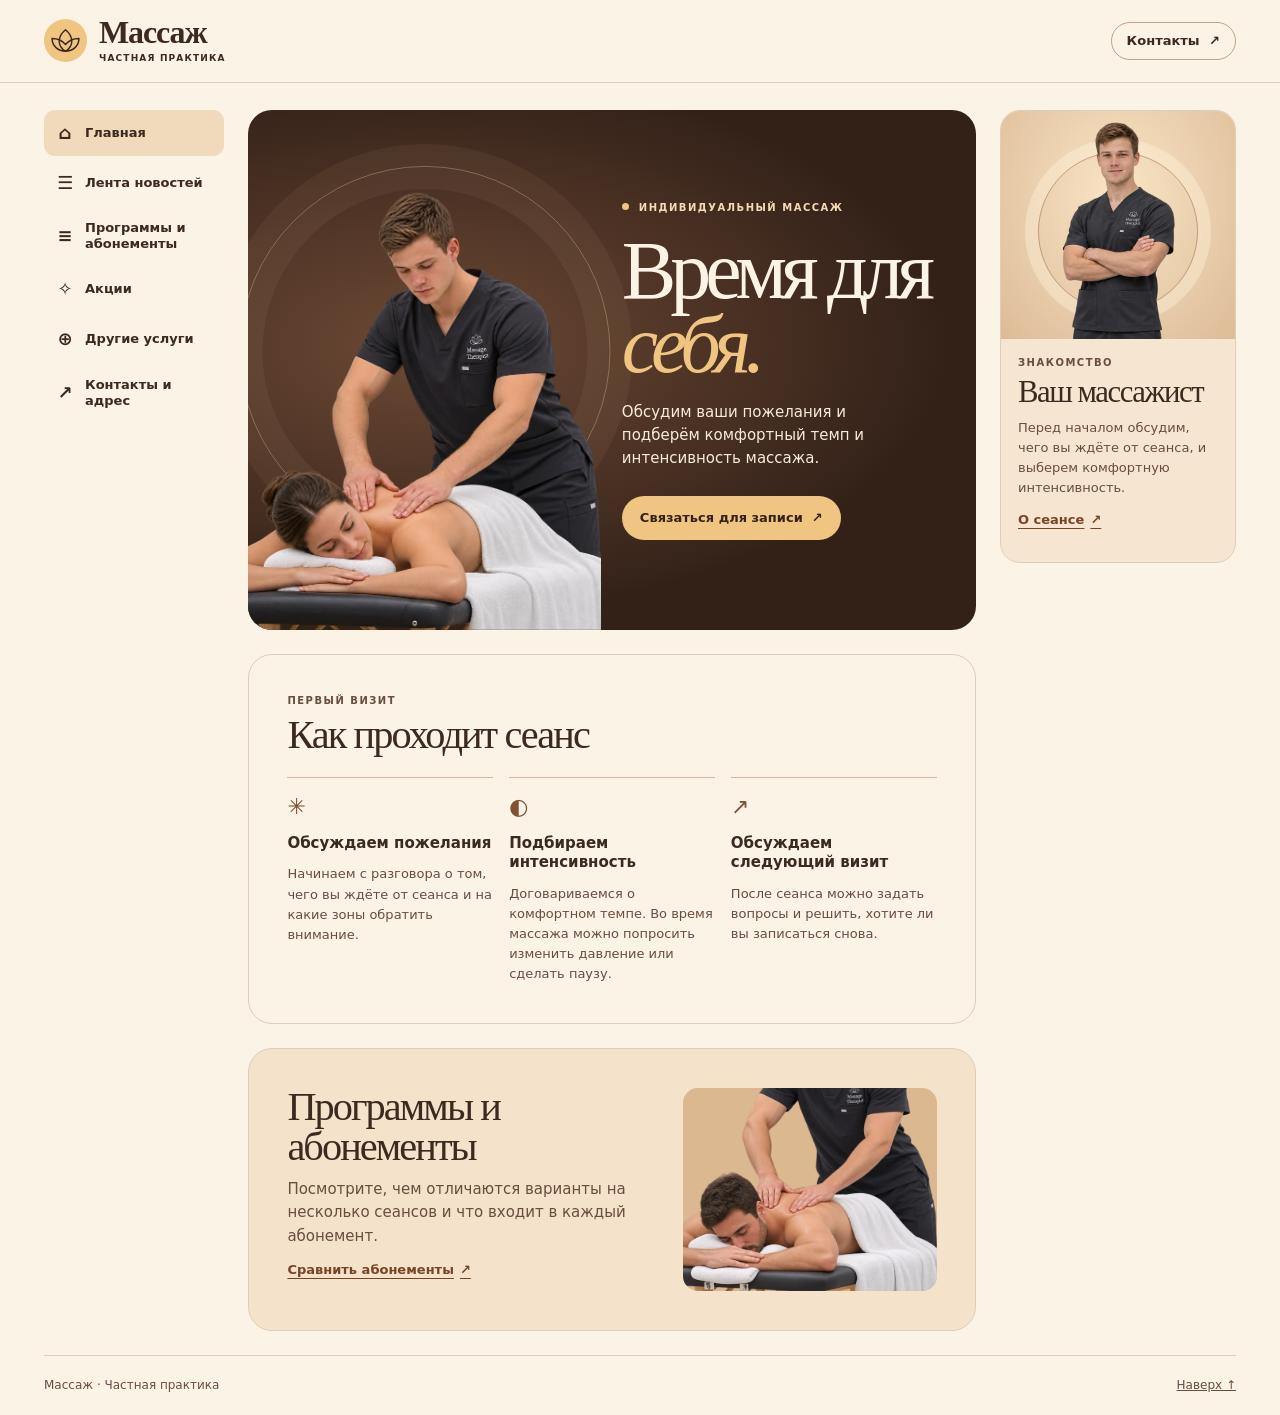
==== index.html @ fa15ec5e "Refresh cached site styles" ====
<!doctype html>
<html lang="ru">
<head>
  <meta charset="utf-8">
  <meta name="viewport" content="width=device-width, initial-scale=1">
  <meta name="theme-color" content="#fbf3e5">
  <meta name="robots" content="noindex">
  <meta name="description" content="Узнайте, как проходит сеанс массажа, посмотрите варианты абонементов и выберите удобный канал связи.">
  <title>Массаж — знакомство и запись на сеанс</title>
  <link rel="stylesheet" href="./styles.css?v=2">
  <link rel="icon" href="./assets/mark.svg" type="image/svg+xml">
  <script src="./script.js" defer></script>
</head>
<body>
  <a class="skip-link" href="#main">К содержанию</a>
  <header class="topbar" id="top">
    <div class="frame topbar-inner">
      <a class="brand" href="./index.html"><span class="brand-mark" aria-hidden="true"></span><span>Массаж<small>Частная практика</small></span></a>
      <a class="top-action" href="./contacts.html">Контакты <span aria-hidden="true">↗</span></a>
    </div>
  </header>

  <div class="frame layout">
    <aside class="sidebar">
      <nav aria-label="Разделы сайта">
        <ul class="nav-list">
          <li><a href="./index.html" aria-current="page"><span aria-hidden="true">⌂</span>Главная</a></li>
          <li><a href="./news.html"><span aria-hidden="true">☰</span>Лента новостей</a></li>
          <li><a href="./programs.html"><span aria-hidden="true">≡</span>Программы и абонементы</a></li>
          <li><a href="./offers.html"><span aria-hidden="true">✧</span>Акции</a></li>
          <li><a href="./services.html"><span aria-hidden="true">⊕</span>Другие услуги</a></li>
          <li><a href="./contacts.html"><span aria-hidden="true">↗</span>Контакты и адрес</a></li>
        </ul>
      </nav>
    </aside>

    <main id="main" tabindex="-1">
      <section class="hero" id="home" aria-labelledby="hero-title">
        <div class="hero-copy">
          <p class="eyebrow"><span class="dot" aria-hidden="true"></span> Индивидуальный массаж</p>
          <h1 id="hero-title">Время для<br><em>себя.</em></h1>
          <p class="hero-summary">Обсудим ваши пожелания и подберём комфортный темп и интенсивность массажа.</p>
          <a class="button primary" href="./contacts.html">Связаться для записи <span aria-hidden="true">↗</span></a>
        </div>
        <div class="hero-visual" data-hero-visual>
          <div class="hero-orbit" aria-hidden="true"></div>
          <span class="image-loader" aria-hidden="true"><i></i><i></i><i></i></span>
          <img id="hero-image" src="./assets/session.webp" width="760" height="950" alt="Массажист работает с плечами и верхней частью спины" fetchpriority="high" decoding="async">
        </div>
      </section>

      <section class="section session" id="session" aria-labelledby="session-title">
        <div class="section-heading">
          <p class="eyebrow">Первый визит</p>
          <h2 id="session-title">Как проходит сеанс</h2>
        </div>
        <div class="steps">
          <article><span class="step-symbol" aria-hidden="true">✳</span><h3>Обсуждаем пожелания</h3><p>Начинаем с разговора о том, чего вы ждёте от сеанса и на какие зоны обратить внимание.</p></article>
          <article><span class="step-symbol" aria-hidden="true">◐</span><h3>Подбираем интенсивность</h3><p>Договариваемся о комфортном темпе. Во время массажа можно попросить изменить давление или сделать паузу.</p></article>
          <article><span class="step-symbol" aria-hidden="true">↗</span><h3>Обсуждаем следующий визит</h3><p>После сеанса можно задать вопросы и решить, хотите ли вы записаться снова.</p></article>
        </div>
      </section>

      <section class="section feature" aria-labelledby="home-programs-title">
        <div>
          <h2 id="home-programs-title">Программы и абонементы</h2>
          <p>Посмотрите, чем отличаются варианты на несколько сеансов и что входит в каждый абонемент.</p>
          <a class="text-link" href="./programs.html">Сравнить абонементы <span aria-hidden="true">↗</span></a>
        </div>
        <div class="feature-visual"><img src="./assets/session-detail.webp" width="640" height="514" alt="Массаж плеч и верхней части спины" loading="lazy" decoding="async"></div>
      </section>
    </main>

    <aside class="profile" aria-labelledby="profile-title">
      <div class="profile-photo"><span aria-hidden="true"></span><img src="./assets/about.webp" width="520" height="720" alt="Портрет массажиста"></div>
      <div class="profile-copy">
        <p class="eyebrow">Знакомство</p>
        <h2 id="profile-title">Ваш массажист</h2>
        <p>Перед началом обсудим, чего вы ждёте от сеанса, и выберем комфортную интенсивность.</p>
        <a class="text-link" href="./index.html#session">О сеансе <span aria-hidden="true">↗</span></a>
      </div>
    </aside>
  </div>

  <footer class="frame footer"><span>Массаж · Частная практика</span><a href="#top">Наверх ↑</a></footer>
</body>
</html>
---- styles.css ----
:root {
  color-scheme: light;
  --paper: #fbf3e5;
  --ink: #3c291f;
  --muted: #684d40;
  --line: #dfcdb9;
  --espresso: #332118;
  --caramel: #f0c481;
  --serif: "Cormorant Garamond", Georgia, serif;
  --sans: "Inter", system-ui, sans-serif;
}

*, *::before, *::after { box-sizing: border-box; }
[hidden] { display: none !important; }
html { scroll-behavior: smooth; scroll-padding-top: 110px; }
body { margin: 0; background: var(--paper); color: var(--ink); font: 400 15px/1.55 var(--sans); }
a { color: inherit; }
img { display: block; max-width: 100%; }
h1, h2, h3, p { margin: 0; }
:focus-visible { outline: 2px solid #875330; outline-offset: 4px; }
.hero :focus-visible { outline-color: var(--caramel); }
.skip-link { position: fixed; z-index: 5; inset: 10px auto auto 10px; padding: 10px 14px; background: var(--paper); transform: translateY(-150%); }
.skip-link:focus { transform: translateY(0); }
.frame { width: min(1440px, calc(100% - 88px)); margin-inline: auto; }
.topbar { border-bottom: 1px solid var(--line); }
.topbar-inner { display: flex; justify-content: space-between; align-items: center; min-height: 82px; }
.brand { display: flex; align-items: center; gap: 12px; text-decoration: none; font: 600 32px/.83 var(--serif); letter-spacing: -.035em; }
.brand small { display: block; margin-top: 8px; font: 650 9px/1 var(--sans); letter-spacing: .13em; text-transform: uppercase; }
.brand-mark { width: 43px; height: 43px; background: url("./assets/mark.svg") center/contain no-repeat; }
.top-action { padding: 8px 15px; border: 1px solid #bca38b; border-radius: 99px; font-size: 13px; font-weight: 650; text-decoration: none; }
.top-action span { margin-left: 5px; }
.top-action:hover { background: #f2dfc5; }
.layout { display: grid; grid-template-columns: minmax(150px, 180px) minmax(0, 1fr) minmax(190px, 236px); align-items: start; gap: 24px; padding-top: 27px; }
.sidebar, .profile { position: sticky; top: 24px; }
.nav-list { list-style: none; padding: 0; margin: 0; display: grid; gap: 4px; }
.nav-list a { display: flex; align-items: center; min-height: 46px; gap: 10px; padding: 10px 11px; text-decoration: none; font-size: 13px; font-weight: 620; line-height: 1.25; border-radius: 11px; }
.nav-list a span { display: grid; place-items: center; font-size: 18px; width: 20px; flex: 0 0 20px; }
.nav-list a:hover { background: #f4e5d0; }
.nav-list a[aria-current] { background: #f0dabb; }
.hero { position: relative; isolation: isolate; display: grid; grid-template: "photo copy" 1fr / minmax(0, 1fr) minmax(0, 1.06fr); min-height: 520px; background: radial-gradient(ellipse at 25% 45%, #6d4935, var(--espresso) 67%); color: var(--paper); border-radius: 24px; overflow: hidden; }
.hero-copy { grid-area: copy; z-index: 1; align-self: center; padding: clamp(25px, 4vw, 66px) clamp(16px, 3vw, 46px) clamp(25px, 4vw, 66px) clamp(8px, 1.6vw, 24px); animation: settle-in .42s ease-out both; }
.eyebrow { color: var(--muted); font-size: 10px; font-weight: 750; letter-spacing: .15em; text-transform: uppercase; }
.hero .eyebrow { color: #f5dbb5; }
.dot { display: inline-block; width: 7px; height: 7px; margin-right: 5px; border-radius: 50%; background: var(--caramel); vertical-align: 1px; }
.hero h1 { margin-block: 19px; font: 400 clamp(57px, 6.4vw, 112px)/.9 var(--serif); letter-spacing: -.075em; }
.hero h1 em { color: var(--caramel); font-weight: 400; }
.hero-summary { color: #f8ebda; max-width: 29ch; margin-bottom: 26px; }
.button { display: inline-flex; min-height: 44px; align-items: center; justify-content: center; gap: .7em; padding: 10px 17px; border: 1px solid transparent; border-radius: 100px; font-size: 13px; font-weight: 750; text-decoration: none; cursor: pointer; transition: background-color .2s, color .2s; }
.primary { background: var(--caramel); color: #352219; }
.primary:hover { background: #f8d69f; }
.hero-visual { grid-area: photo; position: relative; align-self: stretch; min-width: 0; }
.hero-orbit { position: absolute; width: 105%; aspect-ratio: 1; top: 50%; left: 50%; transform: translate(-50%, -55%); border: 1px solid #f5d3a85c; border-radius: 50%; box-shadow: inset 0 0 0 22px #f7d8b10e, 0 0 0 22px #f7d8b10d; }
.hero-visual img { position: absolute; z-index: 1; width: 100%; height: 100%; bottom: 0; left: 0; object-fit: contain; object-position: left bottom; }
.image-loader { display: none; position: absolute; inset: 0; align-items: center; justify-content: center; gap: 10px; }
.image-loader i { width: 12px; height: 12px; border-radius: 100%; background: var(--caramel); animation: loading-breath 1.15s ease-in-out 3 both; }
.image-loader i:nth-child(2) { animation-delay: .14s; }
.image-loader i:nth-child(3) { animation-delay: .28s; }
.is-loading .image-loader { display: flex; }
.hero-visual.is-loading img, .hero-visual.is-unavailable img { visibility: hidden; }
.hero-visual.has-loaded img { animation: appear .52s ease-out both; }
.section { margin-top: 24px; padding: clamp(22px, 3vw, 40px); border: 1px solid var(--line); border-radius: 24px; }
.section-heading { margin-bottom: 22px; }
.section .eyebrow, .profile .eyebrow { margin-bottom: 6px; }
h2 { font: 500 clamp(30px, 3.15vw, 52px)/.99 var(--serif); letter-spacing: -.048em; }
h3 { font-size: 15px; font-weight: 730; line-height: 1.3; }
.section p:not(.eyebrow), .profile p:not(.eyebrow) { color: var(--muted); margin-top: 11px; }
.steps { display: grid; grid-template-columns: repeat(3, minmax(0, 1fr)); gap: 16px; }
.steps article { border-top: 1px solid #d3b9a0; padding-top: 12px; }
.steps article p { font-size: 13px; }
.step-symbol { display: block; margin-bottom: 10px; color: #815131; font-size: 22px; }
.profile { border: 1px solid var(--line); border-radius: 20px; overflow: hidden; background: #f5e5d1; }
.profile-photo { position: relative; height: 228px; overflow: hidden; background: radial-gradient(ellipse at 50% 37%, #f9e5c6, #ddbb97); }
.profile-photo span { position: absolute; inset: 18% 16% auto; aspect-ratio: 1; border: 1px solid #9563437a; border-radius: 50%; box-shadow: 0 0 0 13px #fff1dc65; }
.profile-photo img { position: absolute; width: 94%; height: 97%; inset: auto 3% 0; object-fit: contain; object-position: bottom; }
.profile-copy { padding: 16px 17px 20px; }
.profile h2 { font-size: clamp(25px, 2.4vw, 38px); }
.profile p:not(.eyebrow) { font-size: 13px; }
.text-link { display: inline-flex; align-items: center; gap: 6px; min-height: 44px; color: #784427; font-size: 13px; font-weight: 740; text-underline-offset: 4px; }
.text-link:hover { color: var(--ink); }
.feature { display: grid; grid-template-columns: minmax(0, 1.2fr) minmax(0, .8fr); gap: 16px; align-items: center; background: #f4e2ca; }
.feature-visual { border-radius: 15px; overflow: hidden; background: #dcb891; }
.feature-visual img { width: 100%; height: auto; }
.page-heading { padding: clamp(24px, 4vw, 56px); background: #f2dec2; border-radius: 24px; animation: settle-in .42s ease-out both; }
.page-heading h1 { font: 500 clamp(36px, 5.2vw, 76px)/.95 var(--serif); letter-spacing: -.055em; }
.page-heading p { max-width: 46ch; margin-top: 16px; color: var(--muted); }
.empty-state { background: #f6e9d7; }
.empty-state p:not(.eyebrow) { margin: 0; }
.plans { display: grid; grid-template-columns: repeat(3, minmax(0, 1fr)); gap: 12px; margin-top: 20px; }
.plan { padding: clamp(15px, 2vw, 24px); border: 1px solid var(--line); border-radius: 18px; background: #fff8ed; }
.plan-accent { background: #f3dfbf; border-color: #dabd95; }
.plan h2 { font-size: clamp(26px, 2.4vw, 40px); margin-block: 8px 14px; overflow-wrap: anywhere; }
.plan-price { font-size: clamp(20px, 2vw, 29px); font-weight: 700; white-space: nowrap; }
.plan-price span { font-size: .7em; }
.plan .example-price { color: var(--muted); font-size: 12px; }
.plan ul { padding-left: 1.15em; margin: 14px 0 0; border-top: 1px solid var(--line); padding-top: 14px; color: var(--muted); font-size: 13px; }
.plan li + li { margin-top: 7px; }
.page-actions { margin-top: 20px; }
.channels { margin: 20px 0 0; padding: 0; list-style: none; display: grid; gap: 10px; }
.channel { display: grid; grid-template-columns: 48px minmax(0, 1fr) auto; align-items: center; gap: 12px; padding: 14px; border: 1px solid var(--line); border-radius: 16px; }
.channel-mark { display: grid; place-items: center; width: 48px; height: 48px; border-radius: 13px; background: #ebd2b3; font-size: 16px; font-weight: 750; }
.channel-telegram .channel-mark { background: #f5e3cc; }
.channel-vk .channel-mark { background: #efdbc9; }
.channel h2 { font: 700 16px/1.3 var(--sans); letter-spacing: 0; }
.channel p, .channel-status { color: var(--muted); font-size: 13px; }
.channel-action { justify-self: end; }
.footer { display: flex; justify-content: space-between; gap: 16px; padding-block: 20px; margin-top: 24px; border-top: 1px solid var(--line); color: var(--muted); font-size: 12px; }

@keyframes appear { from { opacity: .25; transform: translateY(7px); } to { opacity: 1; transform: translateY(0); } }
@keyframes settle-in { from { opacity: .92; transform: translateY(5px); } to { opacity: 1; transform: translateY(0); } }
@keyframes loading-breath { 0%, 100% { opacity: .4; transform: scale(.8); } 50% { opacity: 1; transform: scale(1); } }

@media (max-width: 1170px) {
  .frame { width: calc(100% - 48px); }
  .layout { grid-template-columns: minmax(135px, 155px) minmax(0, 1fr) minmax(150px, 183px); gap: 16px; }
  .hero { min-height: 450px; }
  .profile-photo { height: 190px; }
}

@media (min-width: 961px) and (max-width: 1100px), (max-width: 840px) {
  .plans { grid-template-columns: 1fr; }
}

@media (max-width: 960px) {
  html { scroll-padding-top: 18px; }
  .layout { grid-template-columns: minmax(0, 1fr) minmax(165px, 190px); padding-top: 13px; }
  .sidebar { position: static; grid-column: 1 / -1; }
  .nav-list { display: flex; flex-wrap: wrap; gap: 6px; }
  .nav-list a { background: #f5e8d6; }
  .hero h1 { font-size: clamp(50px, 7.1vw, 72px); }
}

@media (max-width: 760px) {
  .frame { width: calc(100% - 32px); }
  .topbar-inner { min-height: 66px; gap: 12px; }
  .brand { font-size: 28px; }
  .brand-mark { width: 38px; height: 38px; flex-shrink: 0; }
  .top-action { display: inline-flex; align-items: center; min-height: 44px; }
  .layout { grid-template-columns: minmax(0, 1fr); gap: 16px; }
  .nav-list { display: grid; grid-template-columns: repeat(2, minmax(0, 1fr)); gap: 6px; }
  .nav-list a { gap: 7px; min-height: 48px; height: 100%; padding: 8px 9px; font-size: 13px; }
  .nav-list a span { width: 16px; flex-basis: 16px; font-size: 16px; }
  .hero {
    grid-template: "copy" auto "photo" auto / minmax(0, 1fr);
    min-height: 0;
    background: radial-gradient(ellipse at 50% 78%, #6d4935, var(--espresso) 72%);
  }
  .hero-copy { padding: 28px 22px 8px; }
  .hero h1 { font-size: clamp(44px, 11vw, 70px); margin-block: 12px 14px; }
  .hero-summary { max-width: 38ch; margin-bottom: 16px; }
  .hero .button { min-height: 48px; padding-inline: 15px; text-align: center; }
  .hero-visual { height: clamp(220px, 72vw, 365px); }
  .hero-visual img { object-position: center bottom; }
  .hero-orbit { width: min(80%, 345px); top: 55%; }
  .section { margin-top: 16px; padding: 20px; border-radius: 17px; }
  .steps { grid-template-columns: 1fr; }
  .steps article { display: grid; grid-template-columns: 26px minmax(0, 1fr); gap: 0 8px; align-items: baseline; }
  .steps .step-symbol { margin: 0; }
  .steps article p { grid-column: 2; margin-top: 4px; font-size: 15px; }
  .plans { gap: 10px; margin-top: 16px; }
  .plan ul { font-size: 15px; }
  .page-heading { padding: 24px 20px; }
  .page-heading h1 { font-size: clamp(32px, 10vw, 54px); }
  .profile { position: static; display: grid; grid-template-columns: minmax(0, .72fr) minmax(0, 1fr); }
  .profile-photo { height: auto; min-height: 152px; }
  .profile-copy { align-self: center; }
  .channel { grid-template-columns: 42px minmax(0, 1fr); }
  .channel-mark { width: 42px; height: 42px; }
  .channel-status, .channel-action { grid-column: 2; justify-self: start; }
}

@media (max-width: 480px) {
  .feature { grid-template-columns: 1fr; }
  .feature-visual { width: min(100%, 280px); }
  .hero-copy .eyebrow { letter-spacing: .08em; }
}

@media (prefers-reduced-motion: reduce) {
  html { scroll-behavior: auto; }
  *, *::before, *::after { animation: none !important; transition: none !important; }
}
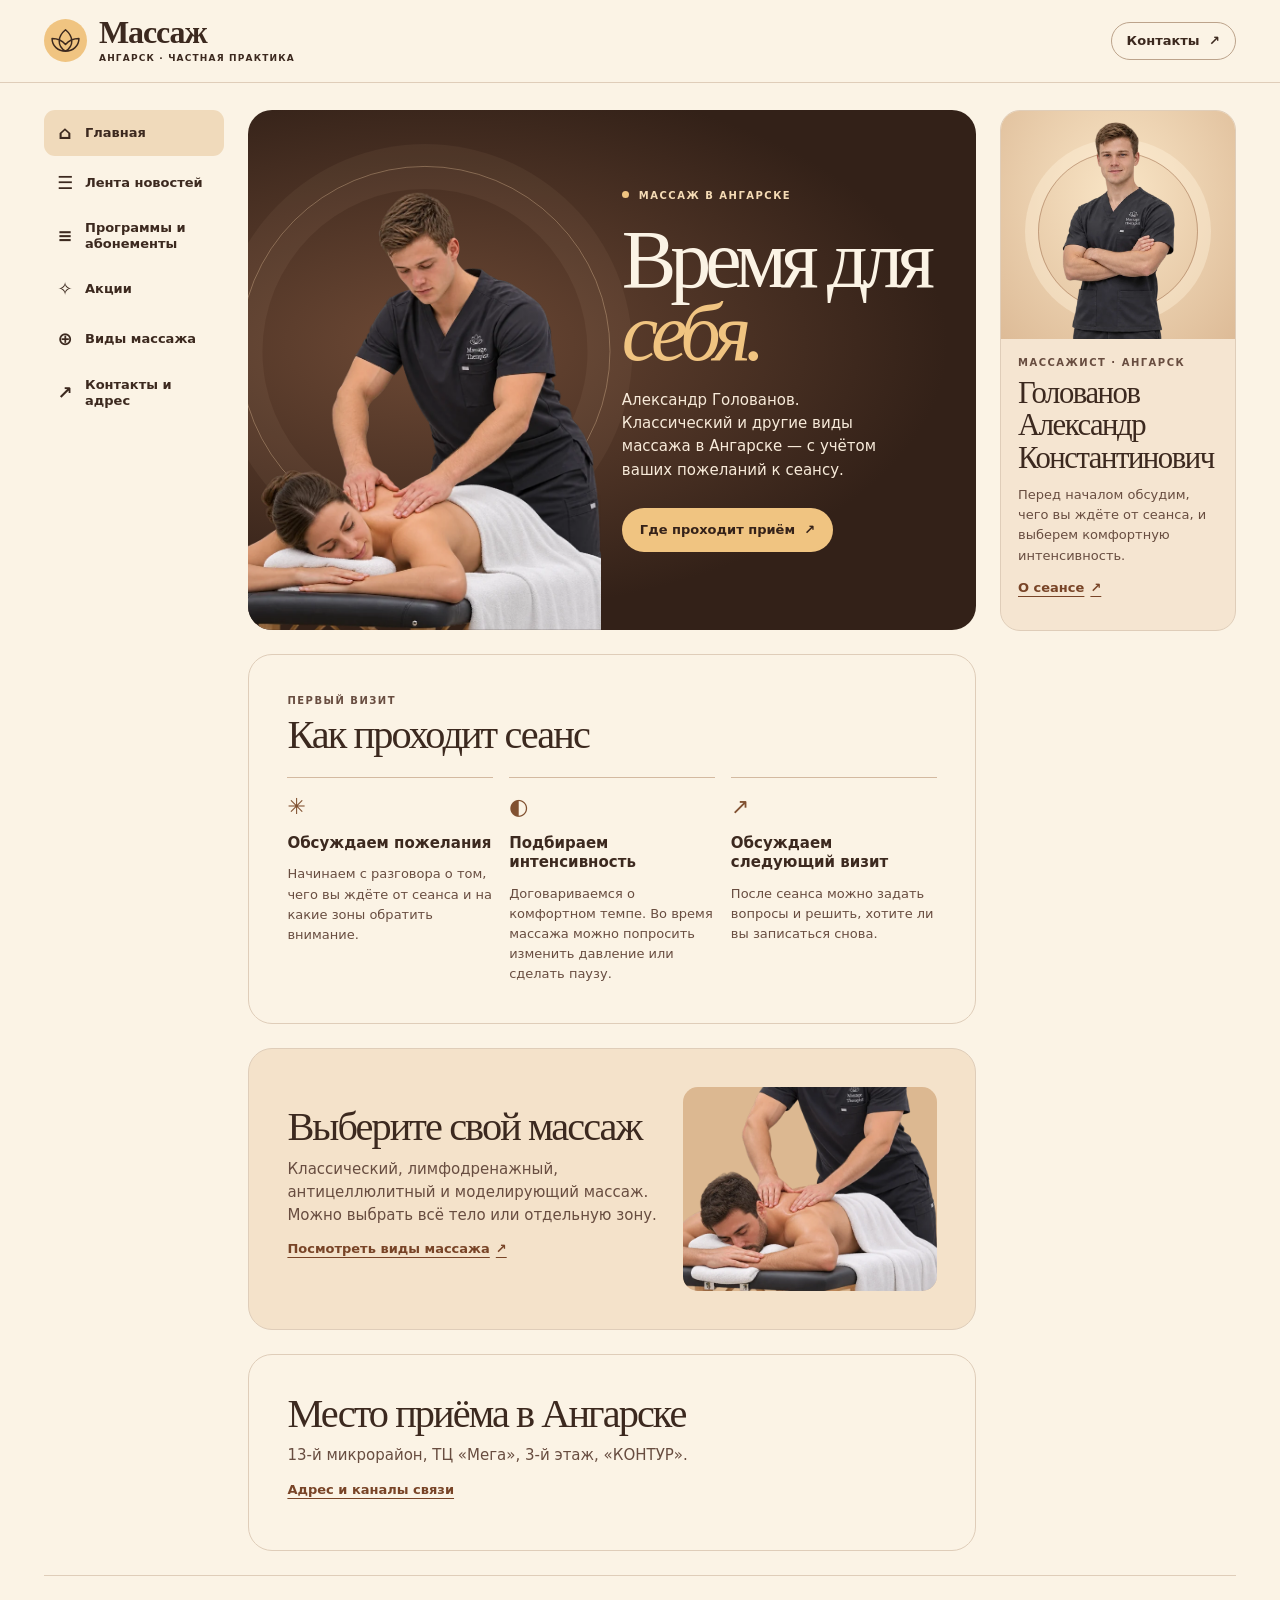
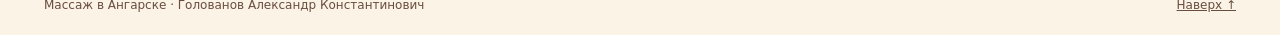
==== commit 944f64d4: "Localize massage services for Angarsk and enable search indexing" ====
--- a/index.html
+++ b/index.html
@@ -2,20 +2,67 @@
 <html lang="ru">
 <head>
   <meta charset="utf-8">
-  <meta name="viewport" content="width=device-width, initial-scale=1">
+  <meta name="viewport" content="width=device-width, initial-scale=1, viewport-fit=cover">
   <meta name="theme-color" content="#fbf3e5">
-  <meta name="robots" content="noindex">
-  <meta name="description" content="Узнайте, как проходит сеанс массажа, посмотрите варианты абонементов и выберите удобный канал связи.">
-  <title>Массаж — знакомство и запись на сеанс</title>
-  <link rel="stylesheet" href="./styles.css?v=2">
+  <meta name="robots" content="index, follow">
+  <meta name="description" content="Массаж в Ангарске у Александра Голованова. Классический, лимфодренажный, антицеллюлитный и моделирующий массаж. 13-й микрорайон, ТЦ «Мега», 3-й этаж, «КОНТУР».">
+  <title>Массаж в Ангарске — Голованов Александр Константинович</title>
+  <link rel="canonical" href="https://donomas.github.io/massage-site/">
+  <link rel="stylesheet" href="./styles.css?v=4">
+  <script src="./navigation.js?v=2" defer></script>
   <link rel="icon" href="./assets/mark.svg" type="image/svg+xml">
   <script src="./script.js" defer></script>
+  <script type="application/ld+json">
+{
+  "@context": "https://schema.org",
+  "@graph": [
+    {
+      "@type": "Person",
+      "@id": "https://donomas.github.io/massage-site/#massage-therapist",
+      "name": "Голованов Александр Константинович",
+      "jobTitle": "Массажист",
+      "url": "https://donomas.github.io/massage-site/",
+      "image": "https://donomas.github.io/massage-site/assets/about.webp"
+    },
+    {
+      "@type": "LocalBusiness",
+      "@id": "https://donomas.github.io/massage-site/#practice",
+      "name": "Массаж в Ангарске — Александр Голованов",
+      "url": "https://donomas.github.io/massage-site/",
+      "image": "https://donomas.github.io/massage-site/assets/about.webp",
+      "address": {
+        "@type": "PostalAddress",
+        "addressCountry": "RU",
+        "addressRegion": "Иркутская область",
+        "addressLocality": "Ангарск",
+        "streetAddress": "13-й микрорайон, ТЦ «Мега», 3-й этаж, «КОНТУР»"
+      },
+      "areaServed": {
+        "@type": "City",
+        "name": "Ангарск"
+      }
+    },
+    {
+      "@type": "WebSite",
+      "@id": "https://donomas.github.io/massage-site/#website",
+      "name": "Массаж в Ангарске — Александр Голованов",
+      "url": "https://donomas.github.io/massage-site/",
+      "inLanguage": "ru-RU"
+    }
+  ]
+}
+  </script>
+  <meta property="og:locale" content="ru_RU">
+  <meta property="og:type" content="website">
+  <meta property="og:title" content="Массаж в Ангарске — Голованов Александр Константинович">
+  <meta property="og:description" content="Массаж в Ангарске у Александра Голованова. Классический, лимфодренажный, антицеллюлитный и моделирующий массаж. 13-й микрорайон, ТЦ «Мега», 3-й этаж, «КОНТУР».">
+  <meta property="og:url" content="https://donomas.github.io/massage-site/">
 </head>
 <body>
   <a class="skip-link" href="#main">К содержанию</a>
   <header class="topbar" id="top">
     <div class="frame topbar-inner">
-      <a class="brand" href="./index.html"><span class="brand-mark" aria-hidden="true"></span><span>Массаж<small>Частная практика</small></span></a>
+      <a class="brand" href="./index.html"><span class="brand-mark" aria-hidden="true"></span><span>Массаж<small>Ангарск · частная практика</small></span></a>
       <a class="top-action" href="./contacts.html">Контакты <span aria-hidden="true">↗</span></a>
     </div>
   </header>
@@ -28,7 +75,7 @@
           <li><a href="./news.html"><span aria-hidden="true">☰</span>Лента новостей</a></li>
           <li><a href="./programs.html"><span aria-hidden="true">≡</span>Программы и абонементы</a></li>
           <li><a href="./offers.html"><span aria-hidden="true">✧</span>Акции</a></li>
-          <li><a href="./services.html"><span aria-hidden="true">⊕</span>Другие услуги</a></li>
+          <li><a href="./services.html"><span aria-hidden="true">⊕</span>Виды массажа</a></li>
           <li><a href="./contacts.html"><span aria-hidden="true">↗</span>Контакты и адрес</a></li>
         </ul>
       </nav>
@@ -37,10 +84,10 @@
     <main id="main" tabindex="-1">
       <section class="hero" id="home" aria-labelledby="hero-title">
         <div class="hero-copy">
-          <p class="eyebrow"><span class="dot" aria-hidden="true"></span> Индивидуальный массаж</p>
+          <p class="eyebrow"><span class="dot" aria-hidden="true"></span> Массаж в Ангарске</p>
           <h1 id="hero-title">Время для<br><em>себя.</em></h1>
-          <p class="hero-summary">Обсудим ваши пожелания и подберём комфортный темп и интенсивность массажа.</p>
-          <a class="button primary" href="./contacts.html">Связаться для записи <span aria-hidden="true">↗</span></a>
+          <p class="hero-summary">Александр Голованов. Классический и другие виды массажа в Ангарске — с учётом ваших пожеланий к сеансу.</p>
+          <a class="button primary" href="./contacts.html">Где проходит приём <span aria-hidden="true">↗</span></a>
         </div>
         <div class="hero-visual" data-hero-visual>
           <div class="hero-orbit" aria-hidden="true"></div>
@@ -63,25 +110,30 @@
 
       <section class="section feature" aria-labelledby="home-programs-title">
         <div>
-          <h2 id="home-programs-title">Программы и абонементы</h2>
-          <p>Посмотрите, чем отличаются варианты на несколько сеансов и что входит в каждый абонемент.</p>
-          <a class="text-link" href="./programs.html">Сравнить абонементы <span aria-hidden="true">↗</span></a>
+          <h2 id="home-programs-title">Выберите свой массаж</h2>
+          <p>Классический, лимфодренажный, антицеллюлитный и моделирующий массаж. Можно выбрать всё тело или отдельную зону.</p>
+          <a class="text-link" href="./services.html">Посмотреть виды массажа <span aria-hidden="true">↗</span></a>
         </div>
         <div class="feature-visual"><img src="./assets/session-detail.webp" width="640" height="514" alt="Массаж плеч и верхней части спины" loading="lazy" decoding="async"></div>
+      </section>
+      <section class="section" aria-labelledby="location-title">
+        <h2 id="location-title">Место приёма в Ангарске</h2>
+        <p>13-й микрорайон, ТЦ «Мега», 3-й этаж, «КОНТУР».</p>
+        <a class="text-link" href="./contacts.html">Адрес и каналы связи</a>
       </section>
     </main>
 
     <aside class="profile" aria-labelledby="profile-title">
-      <div class="profile-photo"><span aria-hidden="true"></span><img src="./assets/about.webp" width="520" height="720" alt="Портрет массажиста"></div>
+      <div class="profile-photo"><span aria-hidden="true"></span><img src="./assets/about.webp" width="520" height="720" alt="Голованов Александр Константинович — массажист в Ангарске"></div>
       <div class="profile-copy">
-        <p class="eyebrow">Знакомство</p>
-        <h2 id="profile-title">Ваш массажист</h2>
+        <p class="eyebrow">Массажист · Ангарск</p>
+        <h2 id="profile-title">Голованов Александр Константинович</h2>
         <p>Перед началом обсудим, чего вы ждёте от сеанса, и выберем комфортную интенсивность.</p>
         <a class="text-link" href="./index.html#session">О сеансе <span aria-hidden="true">↗</span></a>
       </div>
     </aside>
   </div>
 
-  <footer class="frame footer"><span>Массаж · Частная практика</span><a href="#top">Наверх ↑</a></footer>
+  <footer class="frame footer"><span>Массаж в Ангарске · Голованов Александр Константинович</span><a href="#top">Наверх ↑</a></footer>
 </body>
 </html>
--- a/styles.css
+++ b/styles.css
@@ -73,7 +73,7 @@
 .profile-photo span { position: absolute; inset: 18% 16% auto; aspect-ratio: 1; border: 1px solid #9563437a; border-radius: 50%; box-shadow: 0 0 0 13px #fff1dc65; }
 .profile-photo img { position: absolute; width: 94%; height: 97%; inset: auto 3% 0; object-fit: contain; object-position: bottom; }
 .profile-copy { padding: 16px 17px 20px; }
-.profile h2 { font-size: clamp(25px, 2.4vw, 38px); }
+.profile h2 { font-size: clamp(25px, 2.4vw, 38px); overflow-wrap: anywhere; line-height: 1.06; }
 .profile p:not(.eyebrow) { font-size: 13px; }
 .text-link { display: inline-flex; align-items: center; gap: 6px; min-height: 44px; color: #784427; font-size: 13px; font-weight: 740; text-underline-offset: 4px; }
 .text-link:hover { color: var(--ink); }
@@ -95,6 +95,12 @@
 .plan ul { padding-left: 1.15em; margin: 14px 0 0; border-top: 1px solid var(--line); padding-top: 14px; color: var(--muted); font-size: 13px; }
 .plan li + li { margin-top: 7px; }
 .page-actions { margin-top: 20px; }
+.service-grid { display: grid; grid-template-columns: repeat(2, minmax(0, 1fr)); gap: 16px; margin-top: 20px; }
+.service-card { padding: 24px; border: 1px solid var(--line); border-radius: 20px; background: #fff8ed; scroll-margin-top: 24px; }
+.service-card h2 { margin-block: 12px; font-size: clamp(28px, 2.8vw, 40px); line-height: 1.05; overflow-wrap: anywhere; }
+.service-card > p { color: var(--muted); font-size: 16px; }
+.service-card .service-duration { display: inline-block; padding: 5px 12px; border-radius: 20px; background: #f0dabb; color: var(--ink); font-size: 14px; font-weight: 650; }
+address { margin-top: 16px; color: var(--muted); font-style: normal; }
 .channels { margin: 20px 0 0; padding: 0; list-style: none; display: grid; gap: 10px; }
 .channel { display: grid; grid-template-columns: 48px minmax(0, 1fr) auto; align-items: center; gap: 12px; padding: 14px; border: 1px solid var(--line); border-radius: 16px; }
 .channel-mark { display: grid; place-items: center; width: 48px; height: 48px; border-radius: 13px; background: #ebd2b3; font-size: 16px; font-weight: 750; }
@@ -103,7 +109,7 @@
 .channel h2 { font: 700 16px/1.3 var(--sans); letter-spacing: 0; }
 .channel p, .channel-status { color: var(--muted); font-size: 13px; }
 .channel-action { justify-self: end; }
-.footer { display: flex; justify-content: space-between; gap: 16px; padding-block: 20px; margin-top: 24px; border-top: 1px solid var(--line); color: var(--muted); font-size: 12px; }
+.footer { display: flex; flex-wrap: wrap; justify-content: space-between; gap: 16px; padding-block: 20px; margin-top: 24px; border-top: 1px solid var(--line); color: var(--muted); font-size: 12px; }
 
 @keyframes appear { from { opacity: .25; transform: translateY(7px); } to { opacity: 1; transform: translateY(0); } }
 @keyframes settle-in { from { opacity: .92; transform: translateY(5px); } to { opacity: 1; transform: translateY(0); } }
@@ -130,15 +136,49 @@
 }
 
 @media (max-width: 760px) {
+  body { padding-bottom: calc(98px + env(safe-area-inset-bottom, 0px)); }
+  html { scroll-padding-bottom: calc(98px + env(safe-area-inset-bottom, 0px)); }
   .frame { width: calc(100% - 32px); }
   .topbar-inner { min-height: 66px; gap: 12px; }
   .brand { font-size: 28px; }
   .brand-mark { width: 38px; height: 38px; flex-shrink: 0; }
   .top-action { display: inline-flex; align-items: center; min-height: 44px; }
   .layout { grid-template-columns: minmax(0, 1fr); gap: 16px; }
-  .nav-list { display: grid; grid-template-columns: repeat(2, minmax(0, 1fr)); gap: 6px; }
-  .nav-list a { gap: 7px; min-height: 48px; height: 100%; padding: 8px 9px; font-size: 13px; }
-  .nav-list a span { width: 16px; flex-basis: 16px; font-size: 16px; }
+  .sidebar {
+    position: fixed;
+    z-index: 3;
+    inset: auto 0 0;
+    padding: 6px env(safe-area-inset-right, 0px) env(safe-area-inset-bottom, 0px) env(safe-area-inset-left, 0px);
+    border-top: 1px solid var(--line);
+    background: var(--paper);
+    box-shadow: 0 -5px 20px #33211812;
+  }
+  .nav-list {
+    display: flex;
+    flex-wrap: nowrap;
+    overflow-x: auto;
+    gap: 4px;
+    padding: 3px 8px 6px;
+    scroll-padding-inline: 8px;
+    overscroll-behavior-x: contain;
+    scrollbar-width: thin;
+    scrollbar-color: #bca38b transparent;
+  }
+  .nav-list li { flex: 1 0 78px; }
+  .nav-list li:nth-child(3) { flex-basis: 96px; }
+  .nav-list a {
+    flex-direction: column;
+    justify-content: center;
+    min-height: 64px;
+    height: 100%;
+    gap: 4px;
+    padding: 6px 4px;
+    background: transparent;
+    text-align: center;
+    font-size: 11px;
+  }
+  .nav-list a span { width: auto; flex: none; font-size: 19px; line-height: 1; }
+  .nav-list a:focus-visible { outline-offset: -2px; }
   .hero {
     grid-template: "copy" auto "photo" auto / minmax(0, 1fr);
     min-height: 0;
@@ -160,6 +200,9 @@
   .plan ul { font-size: 15px; }
   .page-heading { padding: 24px 20px; }
   .page-heading h1 { font-size: clamp(32px, 10vw, 54px); }
+  .service-grid { grid-template-columns: 1fr; gap: 12px; }
+  .service-card { padding: 20px; }
+  .brand small { font-size: 8px; letter-spacing: .07em; }
   .profile { position: static; display: grid; grid-template-columns: minmax(0, .72fr) minmax(0, 1fr); }
   .profile-photo { height: auto; min-height: 152px; }
   .profile-copy { align-self: center; }
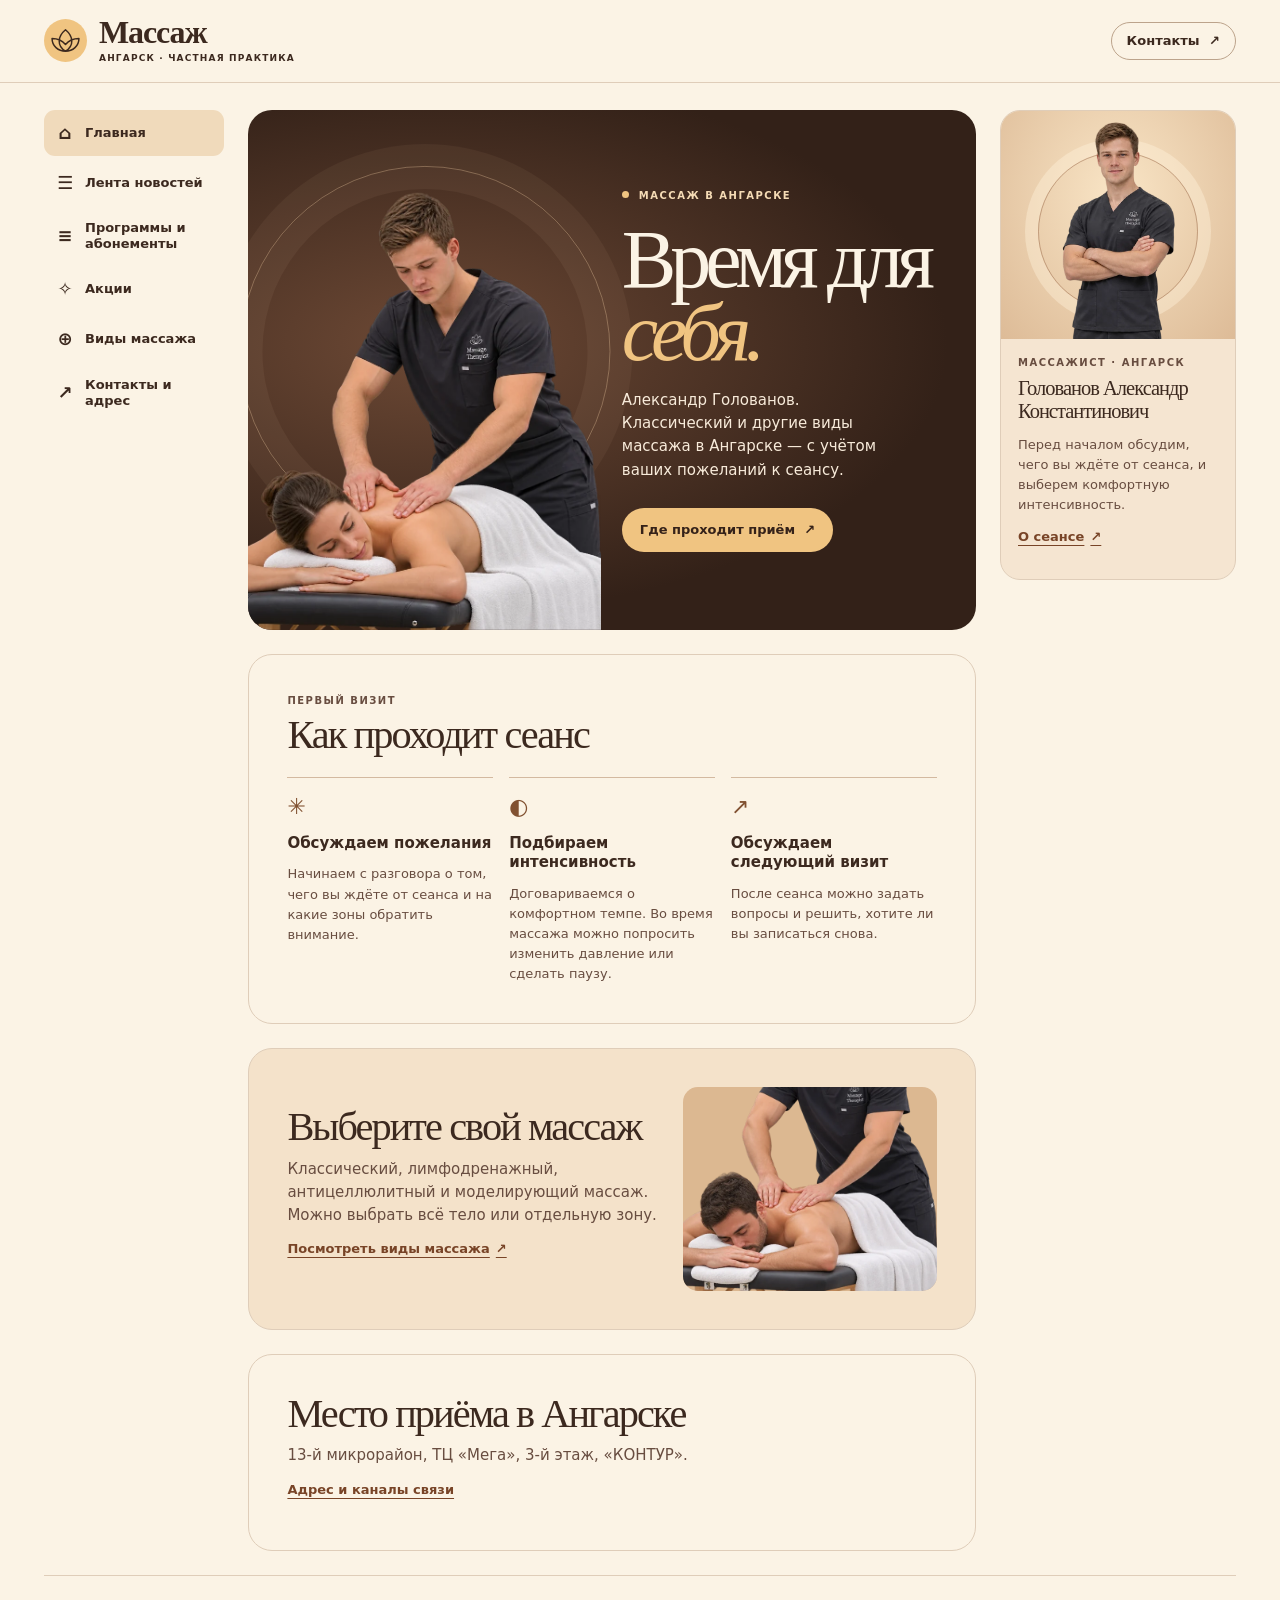
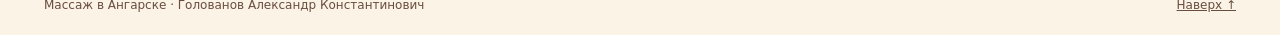
==== commit 8037029e: "Fit therapist full name in profile card" ====
--- a/index.html
+++ b/index.html
@@ -8,7 +8,7 @@
   <meta name="description" content="Массаж в Ангарске у Александра Голованова. Классический, лимфодренажный, антицеллюлитный и моделирующий массаж. 13-й микрорайон, ТЦ «Мега», 3-й этаж, «КОНТУР».">
   <title>Массаж в Ангарске — Голованов Александр Константинович</title>
   <link rel="canonical" href="https://donomas.github.io/massage-site/">
-  <link rel="stylesheet" href="./styles.css?v=4">
+  <link rel="stylesheet" href="./styles.css?v=5">
   <script src="./navigation.js?v=2" defer></script>
   <link rel="icon" href="./assets/mark.svg" type="image/svg+xml">
   <script src="./script.js" defer></script>
--- a/styles.css
+++ b/styles.css
@@ -73,7 +73,7 @@
 .profile-photo span { position: absolute; inset: 18% 16% auto; aspect-ratio: 1; border: 1px solid #9563437a; border-radius: 50%; box-shadow: 0 0 0 13px #fff1dc65; }
 .profile-photo img { position: absolute; width: 94%; height: 97%; inset: auto 3% 0; object-fit: contain; object-position: bottom; }
 .profile-copy { padding: 16px 17px 20px; }
-.profile h2 { font-size: clamp(25px, 2.4vw, 38px); overflow-wrap: anywhere; line-height: 1.06; }
+.profile h2 { font-size: clamp(18px, 1.6vw, 24px); overflow-wrap: anywhere; line-height: 1.15; }
 .profile p:not(.eyebrow) { font-size: 13px; }
 .text-link { display: inline-flex; align-items: center; gap: 6px; min-height: 44px; color: #784427; font-size: 13px; font-weight: 740; text-underline-offset: 4px; }
 .text-link:hover { color: var(--ink); }
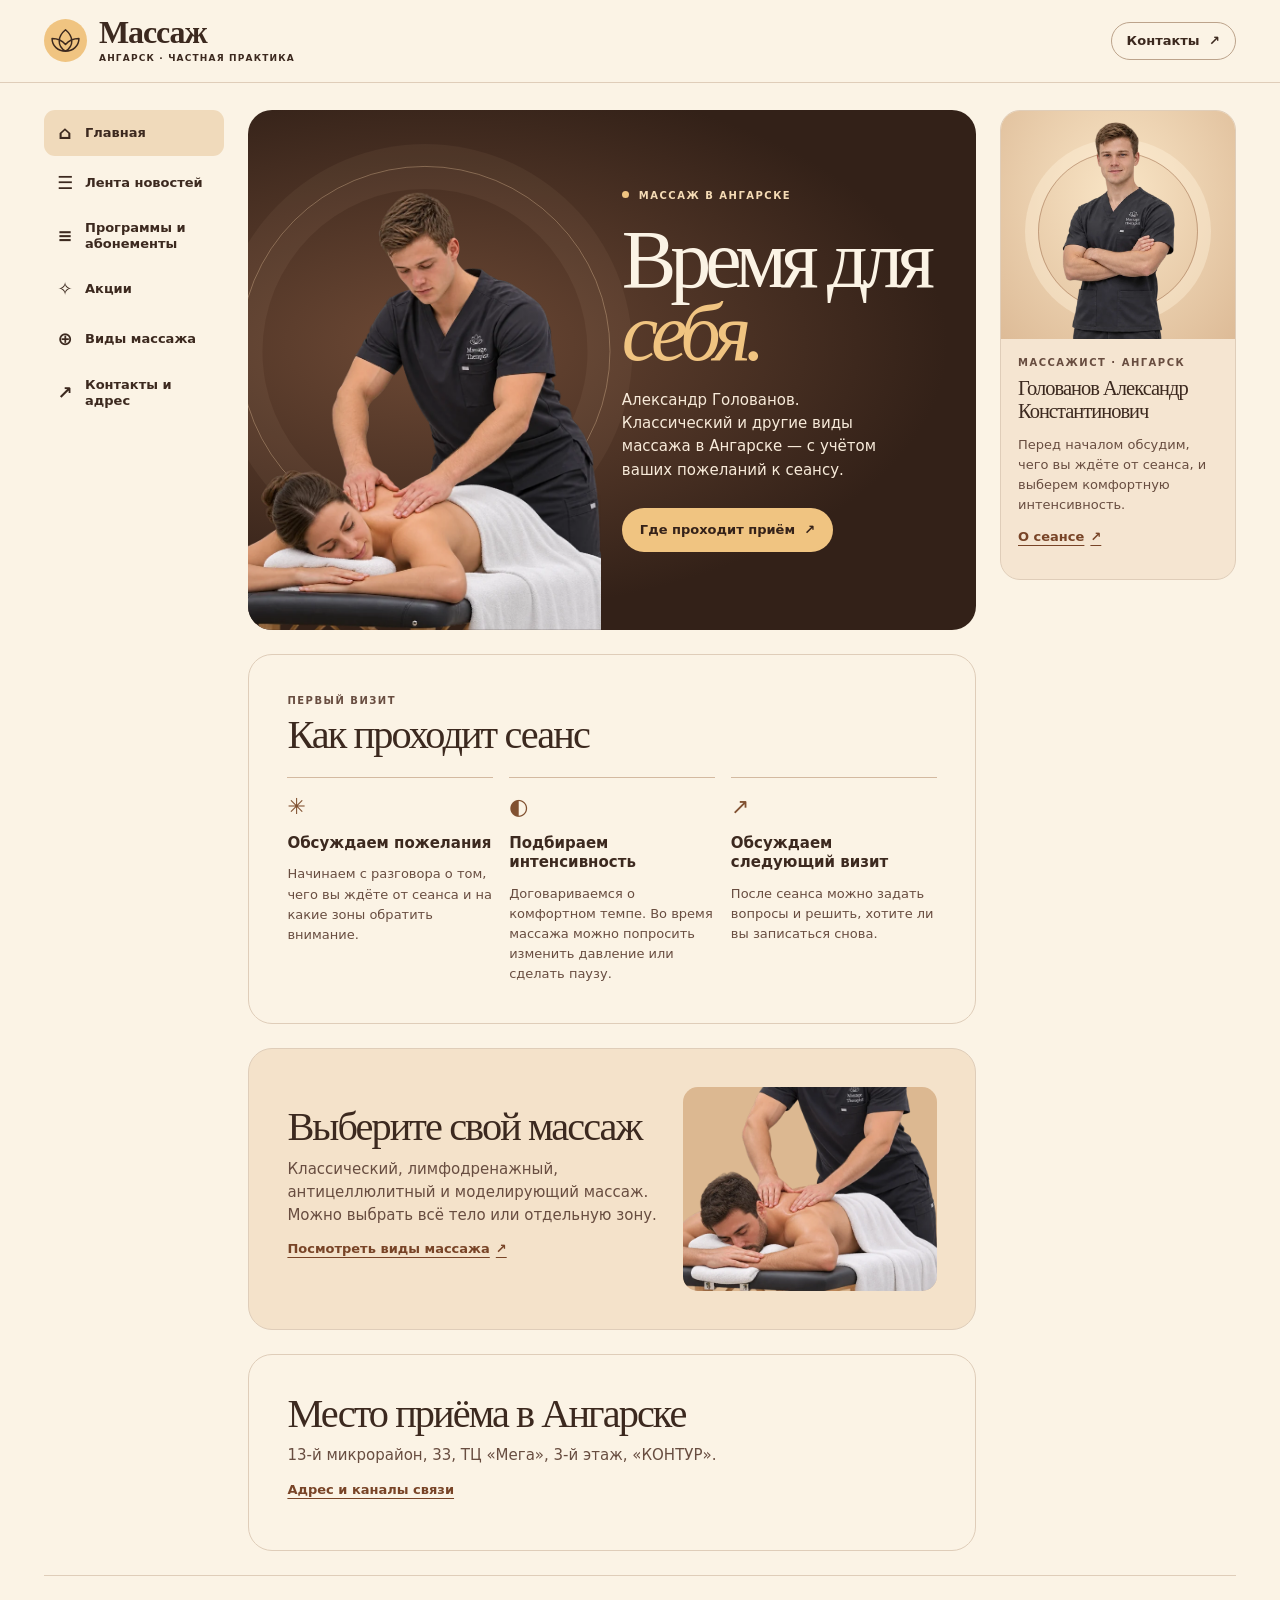
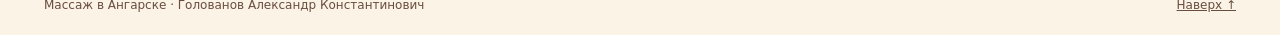
==== commit 5861f13d: "Add visitor directions to Mega shopping centre" ====
--- a/index.html
+++ b/index.html
@@ -5,10 +5,10 @@
   <meta name="viewport" content="width=device-width, initial-scale=1, viewport-fit=cover">
   <meta name="theme-color" content="#fbf3e5">
   <meta name="robots" content="index, follow">
-  <meta name="description" content="Массаж в Ангарске у Александра Голованова. Классический, лимфодренажный, антицеллюлитный и моделирующий массаж. 13-й микрорайон, ТЦ «Мега», 3-й этаж, «КОНТУР».">
+  <meta name="description" content="Массаж в Ангарске у Александра Голованова. Классический, лимфодренажный, антицеллюлитный и моделирующий массаж. 13-й микрорайон, 33, ТЦ «Мега», 3-й этаж, «КОНТУР».">
   <title>Массаж в Ангарске — Голованов Александр Константинович</title>
   <link rel="canonical" href="https://donomas.github.io/massage-site/">
-  <link rel="stylesheet" href="./styles.css?v=5">
+  <link rel="stylesheet" href="./styles.css?v=6">
   <script src="./navigation.js?v=2" defer></script>
   <link rel="icon" href="./assets/mark.svg" type="image/svg+xml">
   <script src="./script.js" defer></script>
@@ -35,7 +35,7 @@
         "addressCountry": "RU",
         "addressRegion": "Иркутская область",
         "addressLocality": "Ангарск",
-        "streetAddress": "13-й микрорайон, ТЦ «Мега», 3-й этаж, «КОНТУР»"
+        "streetAddress": "13-й микрорайон, 33, ТЦ «Мега», 3-й этаж, «КОНТУР»"
       },
       "areaServed": {
         "@type": "City",
@@ -55,7 +55,7 @@
   <meta property="og:locale" content="ru_RU">
   <meta property="og:type" content="website">
   <meta property="og:title" content="Массаж в Ангарске — Голованов Александр Константинович">
-  <meta property="og:description" content="Массаж в Ангарске у Александра Голованова. Классический, лимфодренажный, антицеллюлитный и моделирующий массаж. 13-й микрорайон, ТЦ «Мега», 3-й этаж, «КОНТУР».">
+  <meta property="og:description" content="Массаж в Ангарске у Александра Голованова. Классический, лимфодренажный, антицеллюлитный и моделирующий массаж. 13-й микрорайон, 33, ТЦ «Мега», 3-й этаж, «КОНТУР».">
   <meta property="og:url" content="https://donomas.github.io/massage-site/">
 </head>
 <body>
@@ -118,7 +118,7 @@
       </section>
       <section class="section" aria-labelledby="location-title">
         <h2 id="location-title">Место приёма в Ангарске</h2>
-        <p>13-й микрорайон, ТЦ «Мега», 3-й этаж, «КОНТУР».</p>
+        <p>13-й микрорайон, 33, ТЦ «Мега», 3-й этаж, «КОНТУР».</p>
         <a class="text-link" href="./contacts.html">Адрес и каналы связи</a>
       </section>
     </main>
--- a/styles.css
+++ b/styles.css
@@ -101,6 +101,15 @@
 .service-card > p { color: var(--muted); font-size: 16px; }
 .service-card .service-duration { display: inline-block; padding: 5px 12px; border-radius: 20px; background: #f0dabb; color: var(--ink); font-size: 14px; font-weight: 650; }
 address { margin-top: 16px; color: var(--muted); font-style: normal; }
+.directions-block { margin-top: 24px; padding-top: 20px; border-top: 1px solid var(--line); }
+.directions h3 { font-size: 18px; }
+.directions address { margin-top: 10px; font-size: 16px; }
+.directions p { font-size: 16px; }
+.stop-list { display: grid; gap: 10px; list-style: none; padding: 0; margin: 14px 0 0; }
+.stop-list li { display: flex; flex-wrap: wrap; gap: 4px 16px; justify-content: space-between; font-size: 16px; }
+.stop-list li span:last-child { color: var(--muted); }
+.directions .directions-note { font-size: 13px; }
+.directions-note a { text-underline-offset: 3px; }
 .channels { margin: 20px 0 0; padding: 0; list-style: none; display: grid; gap: 10px; }
 .channel { display: grid; grid-template-columns: 48px minmax(0, 1fr) auto; align-items: center; gap: 12px; padding: 14px; border: 1px solid var(--line); border-radius: 16px; }
 .channel-mark { display: grid; place-items: center; width: 48px; height: 48px; border-radius: 13px; background: #ebd2b3; font-size: 16px; font-weight: 750; }
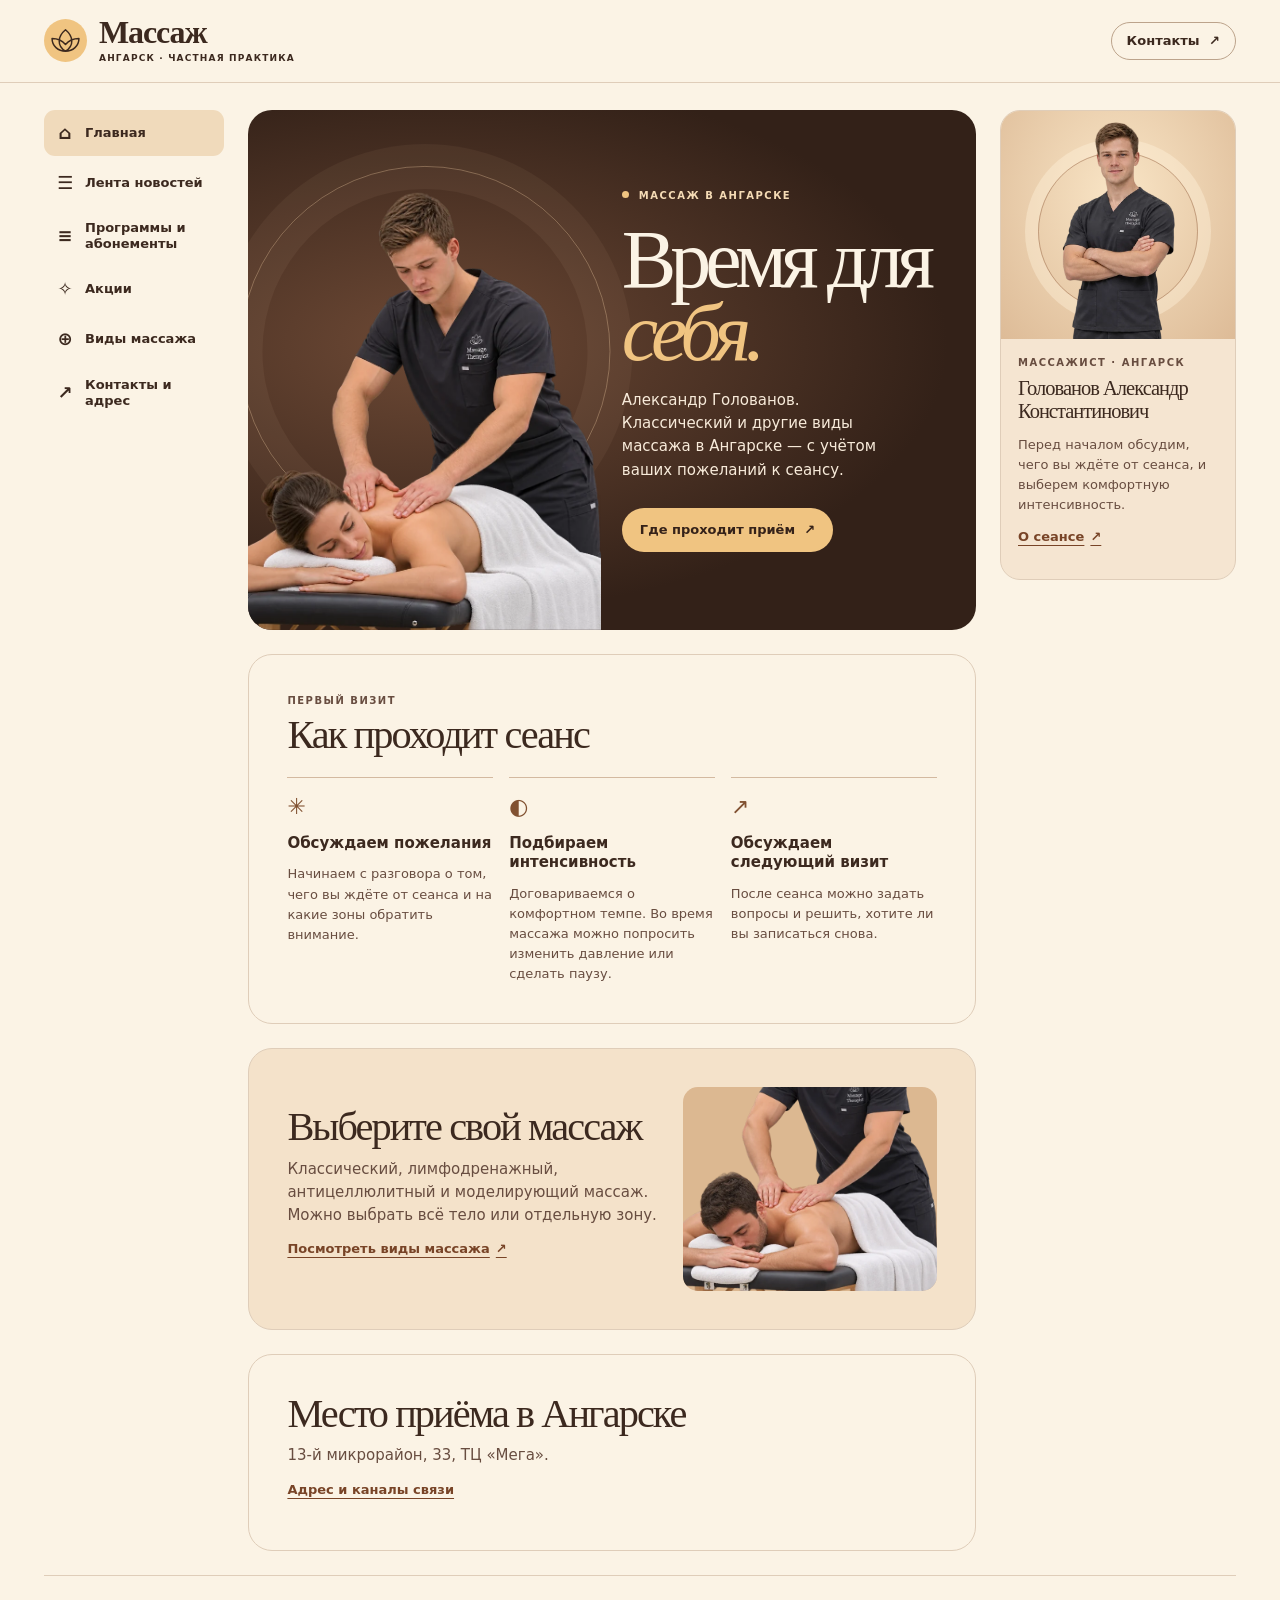
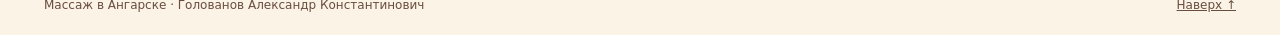
==== commit 9dcc5666: "Simplify location to Mega shopping centre" ====
--- a/index.html
+++ b/index.html
@@ -5,7 +5,7 @@
   <meta name="viewport" content="width=device-width, initial-scale=1, viewport-fit=cover">
   <meta name="theme-color" content="#fbf3e5">
   <meta name="robots" content="index, follow">
-  <meta name="description" content="Массаж в Ангарске у Александра Голованова. Классический, лимфодренажный, антицеллюлитный и моделирующий массаж. 13-й микрорайон, 33, ТЦ «Мега», 3-й этаж, «КОНТУР».">
+  <meta name="description" content="Массаж в Ангарске у Александра Голованова. Классический, лимфодренажный, антицеллюлитный и моделирующий массаж. 13-й микрорайон, 33, ТЦ «Мега».">
   <title>Массаж в Ангарске — Голованов Александр Константинович</title>
   <link rel="canonical" href="https://donomas.github.io/massage-site/">
   <link rel="stylesheet" href="./styles.css?v=6">
@@ -35,7 +35,7 @@
         "addressCountry": "RU",
         "addressRegion": "Иркутская область",
         "addressLocality": "Ангарск",
-        "streetAddress": "13-й микрорайон, 33, ТЦ «Мега», 3-й этаж, «КОНТУР»"
+        "streetAddress": "13-й микрорайон, 33, ТЦ «Мега»"
       },
       "areaServed": {
         "@type": "City",
@@ -55,7 +55,7 @@
   <meta property="og:locale" content="ru_RU">
   <meta property="og:type" content="website">
   <meta property="og:title" content="Массаж в Ангарске — Голованов Александр Константинович">
-  <meta property="og:description" content="Массаж в Ангарске у Александра Голованова. Классический, лимфодренажный, антицеллюлитный и моделирующий массаж. 13-й микрорайон, 33, ТЦ «Мега», 3-й этаж, «КОНТУР».">
+  <meta property="og:description" content="Массаж в Ангарске у Александра Голованова. Классический, лимфодренажный, антицеллюлитный и моделирующий массаж. 13-й микрорайон, 33, ТЦ «Мега».">
   <meta property="og:url" content="https://donomas.github.io/massage-site/">
 </head>
 <body>
@@ -118,7 +118,7 @@
       </section>
       <section class="section" aria-labelledby="location-title">
         <h2 id="location-title">Место приёма в Ангарске</h2>
-        <p>13-й микрорайон, 33, ТЦ «Мега», 3-й этаж, «КОНТУР».</p>
+        <p>13-й микрорайон, 33, ТЦ «Мега».</p>
         <a class="text-link" href="./contacts.html">Адрес и каналы связи</a>
       </section>
     </main>
